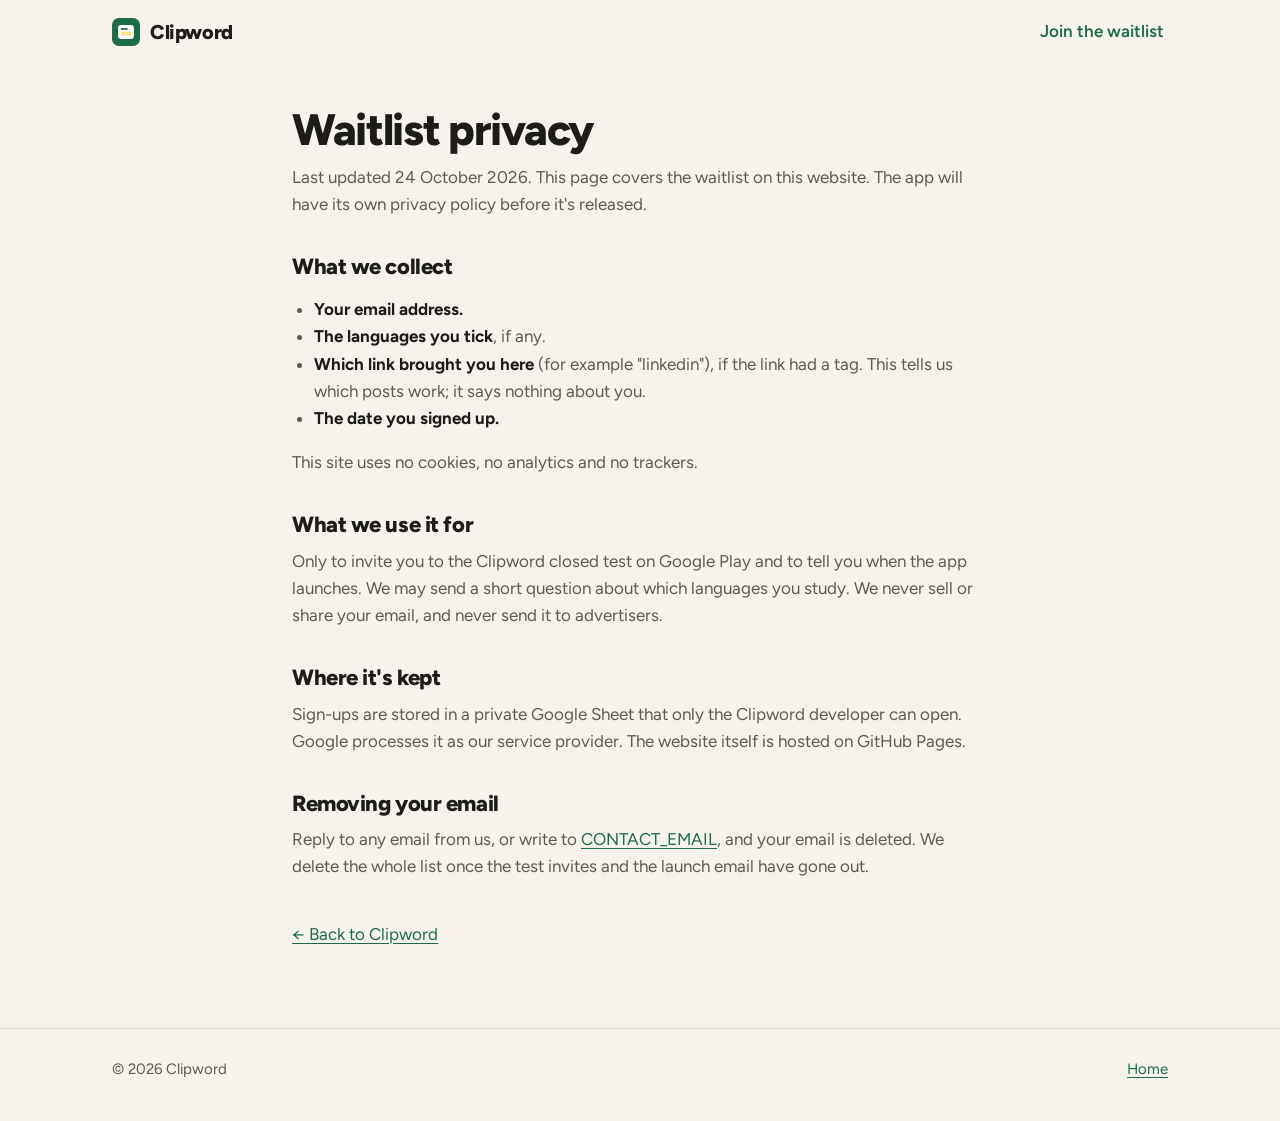
==== privacy.html @ 7ab4df21 "Landing page and waitlist for Clipword Static page (design A "Calm", light + dark), privacy note, an" ====
<!doctype html>
<html lang="en">
<head>
  <meta charset="utf-8">
  <meta name="viewport" content="width=device-width, initial-scale=1">
  <title>Privacy · Clipword</title>
  <meta name="description" content="What the Clipword waitlist collects and how it's used.">
  <meta name="theme-color" content="#F6F3EC" media="(prefers-color-scheme: light)">
  <meta name="theme-color" content="#161512" media="(prefers-color-scheme: dark)">
  <link rel="icon" href="assets/icon.svg" type="image/svg+xml">
  <link rel="stylesheet" href="styles.css">
</head>
<body>
  <header class="top">
    <div class="wrap top-inner">
      <a class="brand" href="./" aria-label="Clipword home">
        <img src="assets/icon.svg" alt="" width="28" height="28">
        <span>Clipword</span>
      </a>
      <a class="top-link" href="./#join">Join the waitlist</a>
    </div>
  </header>

  <main class="doc">
    <div class="wrap narrow">
      <h1>Waitlist privacy</h1>
      <p>Last updated 24 October 2026. This page covers the waitlist on this website. The app will have its own privacy policy before it's released.</p>

      <h2>What we collect</h2>
      <ul>
        <li><strong>Your email address.</strong></li>
        <li><strong>The languages you tick</strong>, if any.</li>
        <li><strong>Which link brought you here</strong> (for example "linkedin"), if the link had a tag. This tells us which posts work; it says nothing about you.</li>
        <li><strong>The date you signed up.</strong></li>
      </ul>
      <p>This site uses no cookies, no analytics and no trackers.</p>

      <h2>What we use it for</h2>
      <p>Only to invite you to the Clipword closed test on Google Play and to tell you when the app launches. We may send a short question about which languages you study. We never sell or share your email, and never send it to advertisers.</p>

      <h2>Where it's kept</h2>
      <p>Sign-ups are stored in a private Google Sheet that only the Clipword developer can open. Google processes it as our service provider. The website itself is hosted on GitHub Pages.</p>

      <h2>Removing your email</h2>
      <p>Reply to any email from us, or write to <a href="mailto:CONTACT_EMAIL">CONTACT_EMAIL</a>, and your email is deleted. We delete the whole list once the test invites and the launch email have gone out.</p>

      <p style="margin-top:40px"><a href="./">← Back to Clipword</a></p>
    </div>
  </main>

  <footer class="foot">
    <div class="wrap foot-inner">
      <span>© 2026 Clipword</span>
      <a href="./">Home</a>
    </div>
  </footer>
</body>
</html>
---- styles.css ----
/* Design A "Calm", same tokens as the app (core/ui/Color.kt): cream base, white cards,
   one green accent, yellow highlighter behind the captured word. */

@font-face {
  font-family: "Figtree";
  src: url("assets/figtree.ttf") format("truetype");
  font-weight: 300 900;
  font-display: swap;
}

:root {
  --ground: #F6F3EC;
  --card: #FFFFFF;
  --raised: #EFEBE2;
  --ink: #1D1C19;
  --ink-muted: #5E5A52;
  --divider: #E3DED3;
  --border: #D6D0C3;
  --outline: #8A8478;
  --marker: #FFE27A;
  --warning: #FCEBC8;
  --on-warning: #6B4500;

  --primary: #1E6B4A;
  --on-primary: #FFFFFF;
  --container: #DCEFE3;
  --on-container: #0F3D29;
  --error: #A3362F;

  --radius-chip: 12px;
  --radius-btn: 16px;
  --radius-card: 20px;
  --radius-sheet: 28px;
  --shadow: 0 1px 2px rgba(29, 28, 25, .06), 0 8px 24px rgba(29, 28, 25, .06);

  color-scheme: light;
}

@media (prefers-color-scheme: dark) {
  :root {
    --ground: #161512;
    --card: #221F1B;
    --raised: #2C2924;
    --ink: #F1EDE4;
    --ink-muted: #ABA597;
    --divider: #3A362F;
    --border: #4A453C;
    --outline: #8A8478;
    --marker: #6B5513;
    --warning: #4A3510;
    --on-warning: #F5D9A0;

    --primary: #6FCF9A;
    --on-primary: #0B2A1C;
    --container: #1F3A2C;
    --on-container: #CFE8DA;
    --error: #F2A69F;

    --shadow: 0 1px 2px rgba(0, 0, 0, .3), 0 8px 24px rgba(0, 0, 0, .25);
    color-scheme: dark;
  }
}

*, *::before, *::after { box-sizing: border-box; }

html { scroll-behavior: smooth; -webkit-text-size-adjust: 100%; }
@media (prefers-reduced-motion: reduce) { html { scroll-behavior: auto; } }

body {
  margin: 0;
  background: var(--ground);
  color: var(--ink);
  font-family: "Figtree", system-ui, -apple-system, "Segoe UI", Roboto,
    "Noto Sans JP", "Noto Sans KR", "Hiragino Sans", "Apple SD Gothic Neo", sans-serif;
  font-size: 17px;
  line-height: 1.6;
  -webkit-font-smoothing: antialiased;
}

[lang="ja"] { font-family: "Noto Sans JP", "Hiragino Sans", "Yu Gothic", "Meiryo", sans-serif; }
[lang="ko"] { font-family: "Noto Sans KR", "Apple SD Gothic Neo", "Malgun Gothic", sans-serif; }

a { color: var(--primary); text-underline-offset: 3px; }
h1, h2, h3 { line-height: 1.15; letter-spacing: -0.02em; margin: 0; }
h2 { font-size: clamp(28px, 4vw, 38px); font-weight: 800; margin-bottom: 28px; }
h3 { font-size: 19px; font-weight: 700; margin-bottom: 8px; }
p { margin: 0; }
.muted { color: var(--ink-muted); }
.center { text-align: center; }

.wrap { width: 100%; max-width: 1120px; margin: 0 auto; padding: 0 16px; }
@media (min-width: 640px) { .wrap { padding: 0 32px; } }
.narrow { max-width: 760px; }

/* Header */
.top { position: sticky; top: 0; z-index: 10; background: color-mix(in srgb, var(--ground) 88%, transparent);
  backdrop-filter: blur(10px); -webkit-backdrop-filter: blur(10px); border-bottom: 1px solid transparent; }
.top-inner { display: flex; align-items: center; justify-content: space-between; height: 64px; }
.brand { display: inline-flex; align-items: center; gap: 10px; color: var(--ink); text-decoration: none;
  font-weight: 800; font-size: 20px; letter-spacing: -0.02em; }
.top-link { font-weight: 600; text-decoration: none; padding: 10px 4px; }

/* Hero */
.hero { padding: 32px 0 72px; }
@media (min-width: 900px) { .hero { padding: 56px 0 96px; } }
.hero-grid { display: grid; gap: 48px; align-items: center; }
@media (min-width: 900px) { .hero-grid { grid-template-columns: 1.1fr .9fr; gap: 64px; } }

.eyebrow { display: inline-block; font-size: 14px; font-weight: 600; color: var(--on-container);
  background: var(--container); padding: 4px 12px; border-radius: 999px; margin-bottom: 20px; }
h1 { font-size: clamp(36px, 6vw, 60px); font-weight: 800; letter-spacing: -0.03em; margin-bottom: 20px; }
.mark { background: linear-gradient(transparent 55%, var(--marker) 55%); padding: 0 .08em;
  -webkit-box-decoration-break: clone; box-decoration-break: clone; }
.lede { font-size: clamp(17px, 2vw, 19px); color: var(--ink-muted); max-width: 36em; margin-bottom: 32px; }

/* Sign-up form */
.signup { background: var(--card); border-radius: var(--radius-card); padding: 20px; box-shadow: var(--shadow); max-width: 560px; }
@media (min-width: 640px) { .signup { padding: 24px; } }
.field-label { display: block; font-weight: 700; margin-bottom: 10px; }
.signup-row { display: flex; flex-direction: column; gap: 10px; }
@media (min-width: 520px) { .signup-row { flex-direction: row; } }
.signup input[type="email"] {
  flex: 1; min-width: 0; min-height: 52px; padding: 0 16px; font: inherit; color: var(--ink);
  background: var(--card); border: 1.5px solid var(--outline); border-radius: var(--radius-btn);
}
.signup input[type="email"]:focus { outline: none; border-color: var(--primary); box-shadow: 0 0 0 3px var(--container); }
.signup input[aria-invalid="true"] { border-color: var(--error); }

.btn { display: inline-flex; align-items: center; justify-content: center; min-height: 52px; padding: 0 22px;
  font: inherit; font-weight: 700; color: var(--on-primary); background: var(--primary); border: 0;
  border-radius: var(--radius-btn); cursor: pointer; text-decoration: none; white-space: nowrap; }
.btn:hover { filter: brightness(1.06); }
.btn:focus-visible { outline: 3px solid var(--marker); outline-offset: 2px; }
.btn[disabled] { opacity: .6; cursor: progress; }

.langs { border: 0; padding: 0; margin: 18px 0 0; display: flex; flex-wrap: wrap; gap: 8px; }
.langs legend { padding: 0; margin-bottom: 10px; font-size: 15px; font-weight: 600; }
.chip { position: relative; }
.chip input { position: absolute; opacity: 0; inset: 0; margin: 0; cursor: pointer; }
.chip span { display: inline-flex; align-items: center; min-height: 40px; padding: 0 14px; font-size: 15px;
  font-weight: 600; background: var(--raised); color: var(--ink); border: 1.5px solid transparent;
  border-radius: var(--radius-chip); user-select: none; }
.chip input:checked + span { background: var(--container); color: var(--on-container); border-color: var(--primary); }
.chip input:checked + span::before { content: "✓"; margin-right: 6px; }
.chip input:focus-visible + span { outline: 3px solid var(--primary); outline-offset: 2px; }

.hp { position: absolute; left: -10000px; width: 1px; height: 1px; overflow: hidden; }
.form-note { font-size: 14px; color: var(--ink-muted); margin-top: 16px; }
.form-status { font-size: 15px; font-weight: 600; margin-top: 8px; min-height: 1.6em; }
.form-status.ok { color: var(--on-container); background: var(--container); padding: 10px 14px; border-radius: var(--radius-chip); }
.form-status.err { color: var(--error); }

/* Phone mock-up */
.hero-art { display: flex; justify-content: center; }
.phone { width: min(320px, 100%); aspect-ratio: 9 / 18.5; padding: 10px; border-radius: 44px;
  background: #1D1C19; box-shadow: 0 30px 60px rgba(29, 28, 25, .18); }
.phone-screen { position: relative; height: 100%; border-radius: 34px; overflow: hidden; background: #FAFAFA; }
.source-app { padding: 22px 20px; color: #333; }
.src-bar { height: 26px; border-radius: 8px; background: #ECECEC; margin-bottom: 20px; }
.src-text { font-size: 15px; line-height: 1.55; margin-bottom: 14px; }
.src-sel { background: rgba(66, 133, 244, .28); }
.src-line { height: 10px; border-radius: 5px; background: #E6E6E6; margin-bottom: 10px; }
.w90 { width: 90%; } .w80 { width: 80%; } .w70 { width: 70%; }
.sheet { position: absolute; left: 0; right: 0; bottom: 0; padding: 10px 16px 18px; background: var(--ground);
  border-radius: var(--radius-sheet) var(--radius-sheet) 0 0; box-shadow: 0 -10px 30px rgba(0, 0, 0, .12); color: var(--ink); }
.sheet-handle { width: 36px; height: 4px; border-radius: 2px; background: var(--border); margin: 0 auto 10px; }
.sheet-hint { font-size: 12px; color: var(--ink-muted); margin-bottom: 8px; }
.tokens { display: flex; flex-wrap: wrap; gap: 5px; margin-bottom: 12px; }
.tokens span { font-size: 13px; padding: 4px 8px; border-radius: 8px; background: var(--card); border: 1px solid var(--divider); }
.tokens .on { background: var(--marker); border-color: var(--marker); font-weight: 700; }
.mini-card { background: var(--card); border-radius: 16px; padding: 12px 14px; margin-bottom: 12px; }
.mini-head { display: flex; align-items: center; gap: 8px; margin-bottom: 2px; }
.mini-head strong { font-size: 20px; letter-spacing: -0.01em; }
.tag { font-size: 11px; font-weight: 600; color: var(--ink-muted); background: var(--raised); padding: 2px 8px; border-radius: 999px; }
.mini-meaning { font-size: 14px; margin-bottom: 6px; }
.mini-note { font-size: 12px; color: var(--ink-muted); line-height: 1.45; }
.ai { font-size: 10px; font-weight: 700; color: var(--on-warning); background: var(--warning); padding: 1px 6px; border-radius: 6px; margin-right: 4px; }
.sheet-btn { text-align: center; font-weight: 700; font-size: 15px; padding: 12px; border-radius: 14px;
  background: var(--primary); color: var(--on-primary); }

/* Sections */
.section { padding: 72px 0; }
@media (min-width: 900px) { .section { padding: 96px 0; } }
.section.alt { background: var(--raised); }
.section-lede { font-size: 18px; color: var(--ink-muted); margin: -16px 0 28px; }
.section-foot { margin-top: 24px; font-size: 15px; }

.steps { list-style: none; margin: 0; padding: 0; display: grid; gap: 16px; }
@media (min-width: 800px) { .steps { grid-template-columns: repeat(3, 1fr); gap: 20px; } }
.step { background: var(--card); border-radius: var(--radius-card); padding: 24px; box-shadow: var(--shadow); }
.step-num { display: inline-grid; place-items: center; width: 36px; height: 36px; border-radius: 50%;
  background: var(--container); color: var(--on-container); font-weight: 800; margin-bottom: 14px; }
.step p, .feature p { color: var(--ink-muted); }

.features { display: grid; gap: 16px; }
@media (min-width: 640px) { .features { grid-template-columns: repeat(2, 1fr); } }
@media (min-width: 960px) { .features { grid-template-columns: repeat(3, 1fr); gap: 20px; } }
.feature { background: var(--card); border-radius: var(--radius-card); padding: 24px; }

.lang-grid { display: grid; gap: 12px; grid-template-columns: repeat(auto-fit, minmax(190px, 1fr)); }
.lang { display: flex; flex-direction: column; gap: 4px; background: var(--card); border-radius: var(--radius-card);
  padding: 20px; box-shadow: var(--shadow); }
.lang-word { font-size: 26px; font-weight: 700; margin-bottom: 6px; }
.lang .muted { font-size: 14px; line-height: 1.45; }
.beta { font-size: 12px; font-weight: 600; color: var(--ink-muted); background: var(--raised); padding: 2px 8px;
  border-radius: 999px; vertical-align: 2px; margin-left: 4px; }

details { background: var(--card); border-radius: var(--radius-card); padding: 0 20px; margin-bottom: 12px; }
summary { cursor: pointer; font-weight: 700; padding: 18px 28px 18px 0; list-style: none; position: relative; }
summary::-webkit-details-marker { display: none; }
summary::after { content: "+"; position: absolute; right: 0; top: 50%; transform: translateY(-50%);
  font-size: 22px; font-weight: 500; color: var(--ink-muted); }
details[open] summary::after { content: "–"; }
details p { color: var(--ink-muted); padding-bottom: 18px; }

.cta h2 { margin-bottom: 20px; }

/* Footer */
.foot { border-top: 1px solid var(--divider); padding: 28px 0 40px; font-size: 15px; color: var(--ink-muted); }
.foot-inner { display: flex; gap: 20px; flex-wrap: wrap; justify-content: space-between; }

/* Privacy page */
.doc { padding: 40px 0 80px; }
.doc h1 { font-size: clamp(32px, 5vw, 44px); margin-bottom: 8px; }
.doc h2 { font-size: 22px; margin: 36px 0 10px; }
.doc p, .doc li { color: var(--ink-muted); }
.doc p + p { margin-top: 12px; }
.doc ul { padding-left: 22px; }
.doc strong { color: var(--ink); }
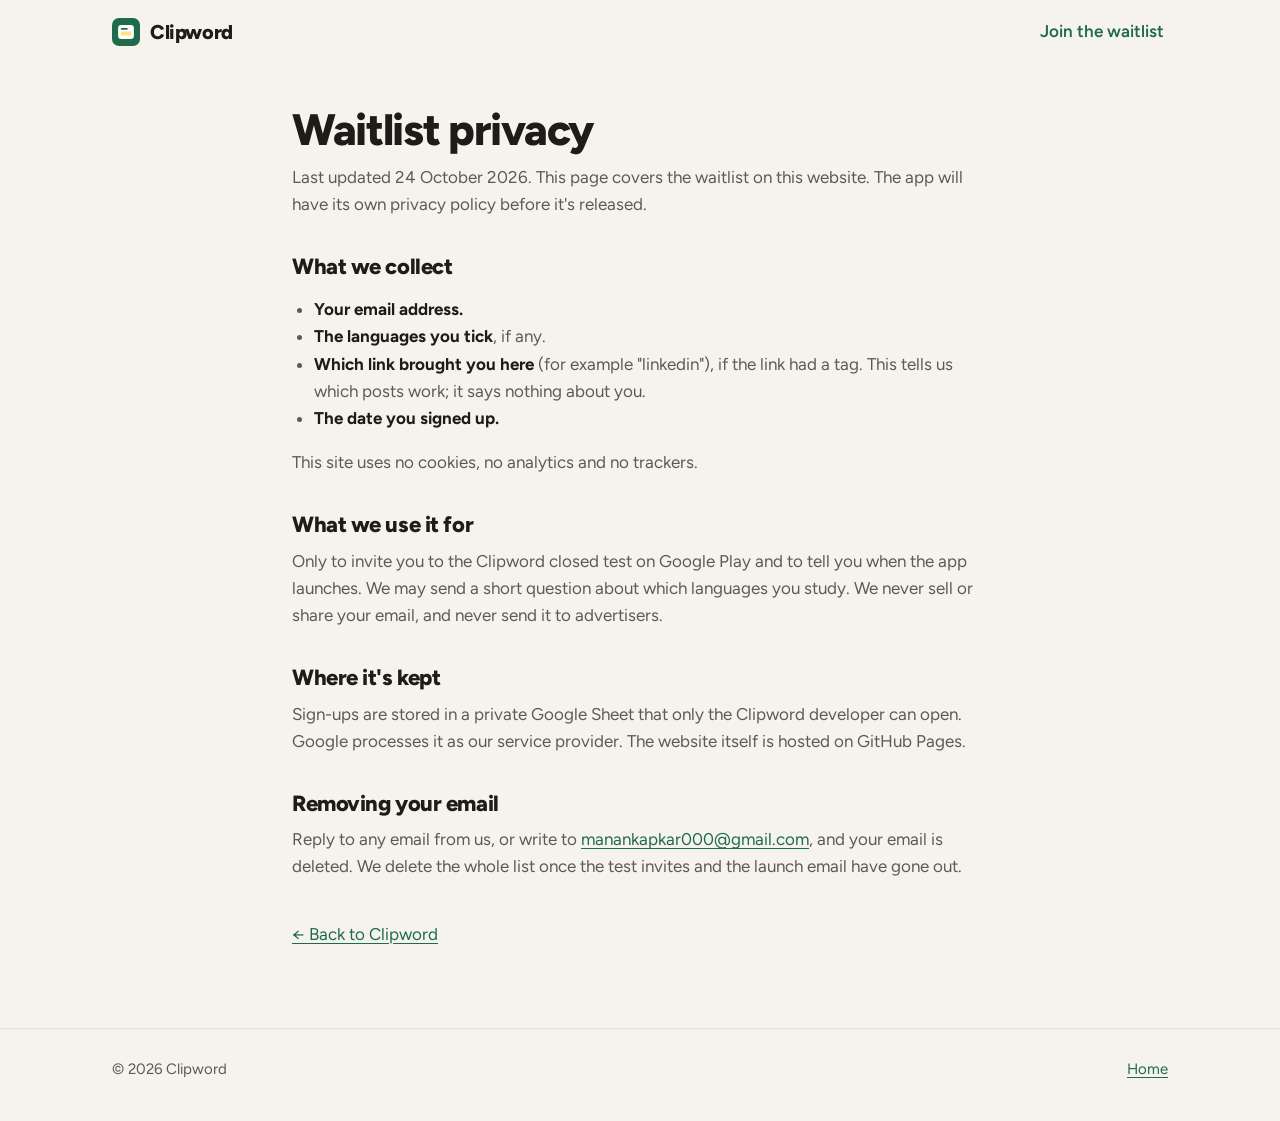
==== commit afe25143: "Connect the waitlist Sheet; hide duplicates and cap sign-ups per hour - SIGNUP_URL points at the dep" ====
--- a/privacy.html
+++ b/privacy.html
@@ -42,7 +42,7 @@
       <p>Sign-ups are stored in a private Google Sheet that only the Clipword developer can open. Google processes it as our service provider. The website itself is hosted on GitHub Pages.</p>
 
       <h2>Removing your email</h2>
-      <p>Reply to any email from us, or write to <a href="mailto:CONTACT_EMAIL">CONTACT_EMAIL</a>, and your email is deleted. We delete the whole list once the test invites and the launch email have gone out.</p>
+      <p>Reply to any email from us, or write to <a href="mailto:manankapkar000@gmail.com">manankapkar000@gmail.com</a>, and your email is deleted. We delete the whole list once the test invites and the launch email have gone out.</p>
 
       <p style="margin-top:40px"><a href="./">← Back to Clipword</a></p>
     </div>
